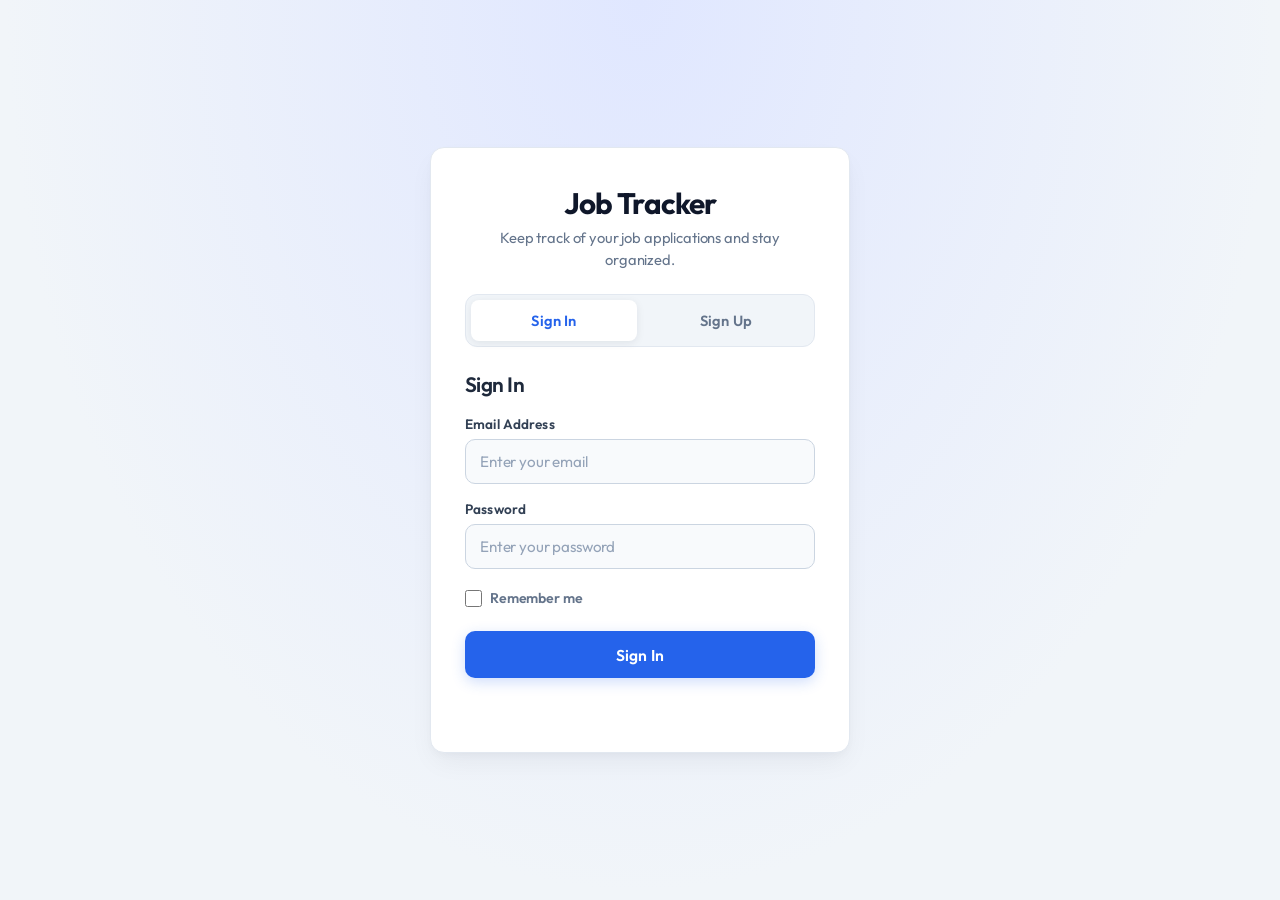
==== job-track-frontend/index.html @ effebecd "Preserve CORS configuration formatting" ====
<!DOCTYPE html>
<html lang="en">
<head>
  <meta charset="UTF-8">
  <meta name="viewport" content="width=device-width, initial-scale=1.0">
  <title>Job Tracker - Login & Sign Up</title>
  <link rel="stylesheet" href="styles.css">
</head>
<body>
  <div class="container">
    <header class="app-header">
      <h1>Job Tracker</h1>
      <p>Keep track of your job applications and stay organized.</p>
    </header>

    <div class="form-toggle">
      <button type="button" id="showSigninBtn" class="active">Sign In</button>
      <button type="button" id="showSignupBtn">Sign Up</button>
    </div>

    <section id="signinSection" class="form-section">
      <h2>Sign In</h2>
      <form id="signinForm" action="#" method="POST">
        <div class="form-group">
          <label for="signinEmail">Email Address</label>
          <input type="email" id="signinEmail" name="email" placeholder="Enter your email" autocomplete="email" required>
        </div>

        <div class="form-group">
          <label for="signinPassword">Password</label>
          <input type="password" id="signinPassword" name="password" placeholder="Enter your password" autocomplete="current-password" required>
        </div>

        <div class="form-group checkbox-group">
          <input type="checkbox" id="rememberMe" name="rememberMe">
          <label for="rememberMe">Remember me</label>
        </div>

        <button type="submit">Sign In</button>
        <p id="signinMessage" class="form-message" aria-live="polite"></p>
      </form>
    </section>

    <section id="signupSection" class="form-section is-hidden">
      <h2>Create Account</h2>
      <form id="signupForm" action="#" method="POST">
        <div class="form-group">
          <label for="signupName">Full Name</label>
          <input type="text" id="signupName" name="name" placeholder="Enter your full name" autocomplete="name" required>
        </div>

        <div class="form-group">
          <label for="signupEmail">Email Address</label>
          <input type="email" id="signupEmail" name="email" placeholder="Enter your email" autocomplete="email" required>
        </div>

        <div class="form-group">
          <label for="signupPassword">Password</label>
          <input type="password" id="signupPassword" name="password" placeholder="Create a password" autocomplete="new-password" minlength="6" required>
        </div>

        <div class="form-group">
          <label for="confirmPassword">Confirm Password</label>
          <input type="password" id="confirmPassword" name="confirmPassword" placeholder="Confirm your password" autocomplete="new-password" minlength="6" required>
        </div>

        <button type="submit">Create Account</button>
        <p id="signupMessage" class="form-message" aria-live="polite"></p>
      </form>
    </section>
  </div>

  <script src="script.js"></script>
</body>
</html>
---- job-track-frontend/styles.css ----
@import url('https://fonts.googleapis.com/css2?family=Outfit:wght@300;400;500;600;700&display=swap');

* {
  box-sizing: border-box;
  margin: 0;
  padding: 0;
  font-family: 'Outfit', -apple-system, BlinkMacSystemFont, 'Segoe UI', Roboto, sans-serif;
  -webkit-font-smoothing: antialiased;
  -moz-osx-font-smoothing: grayscale;
}

body {
  display: flex;
  justify-content: center;
  align-items: center;
  min-height: 100vh;
  margin: 0;
  padding: 18px;
  background-color: #f1f5f9;
  background-image: radial-gradient(at 50% 0%, #e0e7ff 0%, #f1f5f9 70%);
  color: #0f172a;
}

.container {
  width: 100%;
  max-width: 420px;
  padding: 38px 34px;
  display: flex;
  flex-direction: column;
  gap: 24px;
  background-color: #ffffff;
  border: 1px solid #e2e8f0;
  border-radius: 14px;
  box-shadow: 0 12px 28px -5px rgba(15, 23, 42, 0.06), 0 4px 8px -2px rgba(15, 23, 42, 0.03);
}

.app-header {
  text-align: center;
}

.app-header h1 {
  font-size: 1.85rem;
  font-weight: 700;
  color: #0f172a;
  letter-spacing: -0.03em;
  margin-bottom: 6px;
  line-height: 1.2;
}

.app-header p {
  font-size: 0.92rem;
  color: #64748b;
  letter-spacing: -0.01em;
  line-height: 1.45;
}

.form-toggle {
  display: flex;
  gap: 6px;
  background-color: #f1f5f9;
  padding: 5px;
  border-radius: 12px;
  border: 1px solid #e2e8f0;
}

.form-toggle button {
  flex: 1;
  padding: 11px;
  border: none;
  background: transparent;
  color: #64748b;
  font-size: 0.92rem;
  font-weight: 600;
  letter-spacing: 0.01em;
  border-radius: 8px;
  cursor: pointer;
  transition: background-color 0.2s ease, color 0.2s ease, box-shadow 0.2s ease;
}

.form-toggle button.active {
  background-color: #ffffff;
  color: #2563eb;
  box-shadow: 0 2px 8px rgba(15, 23, 42, 0.08);
}

.form-section {
  transition: opacity 0.2s cubic-bezier(0.16, 1, 0.3, 1), transform 0.2s cubic-bezier(0.16, 1, 0.3, 1);
}

.form-section.is-hidden {
  display: none;
}

.form-section.fade-out {
  opacity: 0;
  transform: translateY(-10px);
}

.form-section.fade-in {
  animation: formFadeIn 0.35s cubic-bezier(0.16, 1, 0.3, 1) forwards;
}

@keyframes formFadeIn {
  0% {
    opacity: 0;
    transform: translateY(10px);
  }
  100% {
    opacity: 1;
    transform: translateY(0);
  }
}

.form-section h2 {
  font-size: 1.3rem;
  font-weight: 600;
  color: #1e293b;
  letter-spacing: -0.025em;
  margin-bottom: 18px;
}

.form-section form {
  display: flex;
  flex-direction: column;
  gap: 16px;
}

.form-group {
  display: flex;
  flex-direction: column;
  gap: 6px;
}

.form-group label {
  font-size: 0.85rem;
  font-weight: 600;
  color: #334155;
  letter-spacing: 0.01em;
}

.form-group input[type="text"],
.form-group input[type="email"],
.form-group input[type="password"] {
  width: 100%;
  padding: 12px 14px;
  background-color: #f8fafc;
  border: 1px solid #cbd5e1;
  border-radius: 10px;
  color: #0f172a;
  font-size: 0.95rem;
  letter-spacing: -0.01em;
  outline: none;
  transition: border-color 0.2s ease, box-shadow 0.2s ease, background-color 0.2s ease;
}

.form-group input::placeholder {
  color: #94a3b8;
}

.form-group input:focus {
  background-color: #ffffff;
  border-color: #2563eb;
  box-shadow: 0 0 0 3.5px rgba(37, 99, 235, 0.15);
}

.checkbox-group {
  flex-direction: row;
  align-items: center;
  gap: 8px;
  margin-top: 4px;
}

.checkbox-group input[type="checkbox"] {
  width: 17px;
  height: 17px;
  accent-color: #2563eb;
  cursor: pointer;
  border-radius: 4px;
}

.checkbox-group label {
  font-size: 0.88rem;
  color: #64748b;
  cursor: pointer;
  letter-spacing: -0.01em;
}

.form-section button[type="submit"] {
  width: 100%;
  padding: 13.5px;
  margin-top: 8px;
  background-color: #2563eb;
  color: #ffffff;
  border: none;
  border-radius: 10px;
  font-size: 0.98rem;
  font-weight: 600;
  letter-spacing: 0.015em;
  cursor: pointer;
  transition: background-color 0.2s ease, transform 0.1s ease, box-shadow 0.2s ease;
  box-shadow: 0 4px 14px rgba(37, 99, 235, 0.22);
}

.form-section button[type="submit"]:hover {
  background-color: #1d4ed8;
  box-shadow: 0 6px 18px rgba(37, 99, 235, 0.3);
}

.form-section button[type="submit"]:active {
  transform: scale(0.99);
}

.form-section button[type="submit"]:disabled {
  cursor: not-allowed;
  opacity: 0.7;
  transform: none;
}

.form-message {
  min-height: 20px;
  font-size: 0.88rem;
  font-weight: 500;
  line-height: 1.4;
  text-align: center;
}

.form-message.success {
  color: #15803d;
}

.form-message.error {
  color: #dc2626;
}

@media (max-width: 480px) {
  .container {
    padding: 30px 22px;
  }

  .app-header h1 {
    font-size: 1.65rem;
  }
}
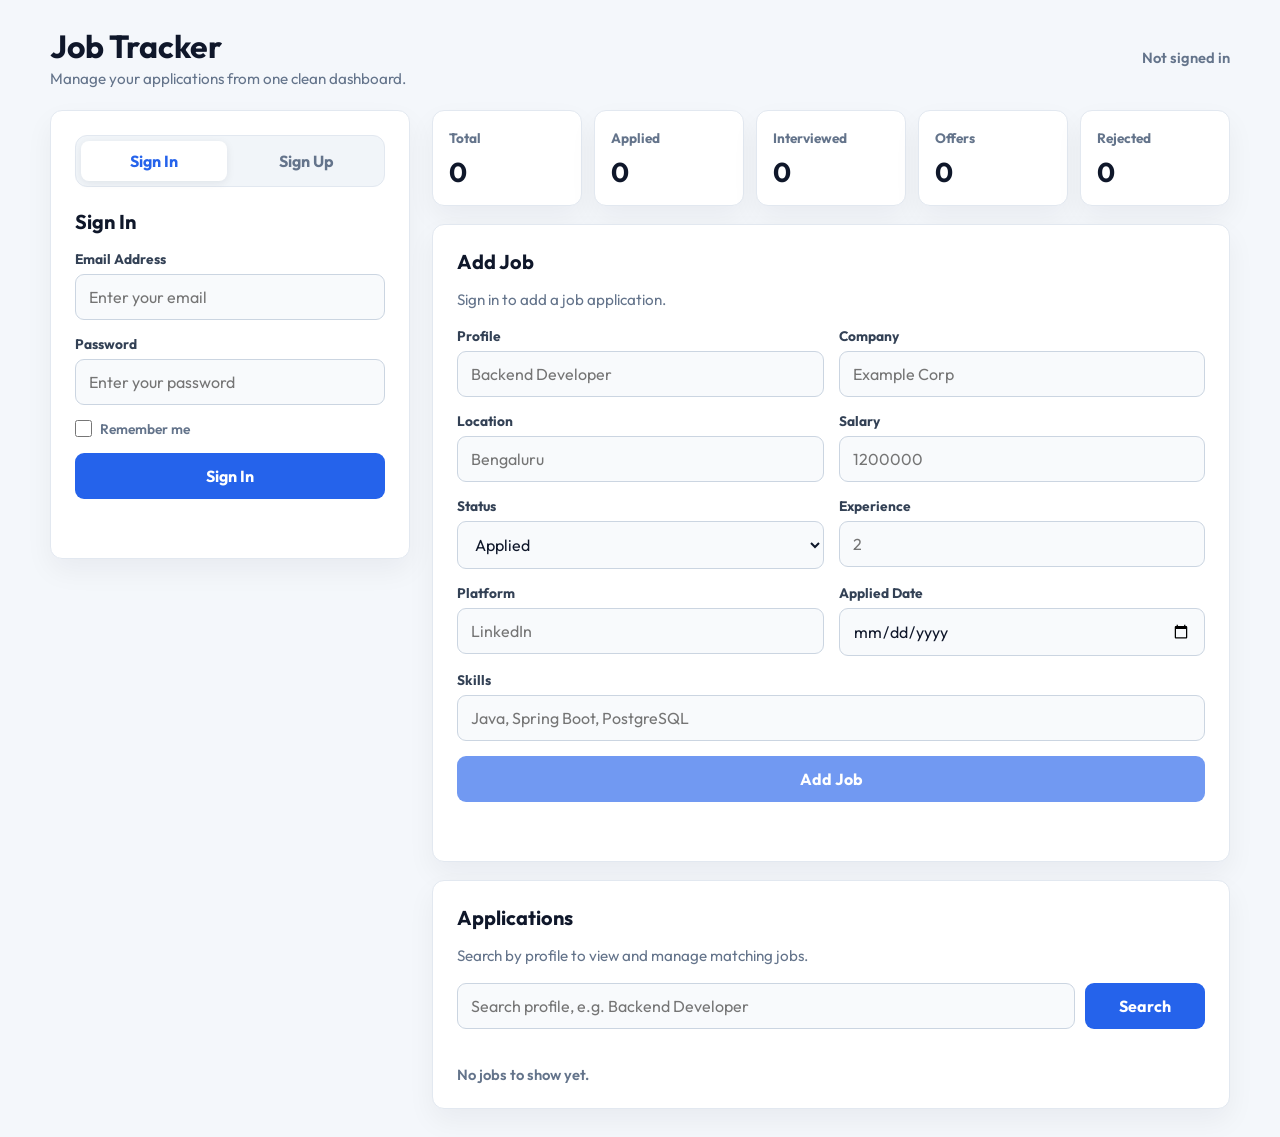
==== commit bf51d074: "Added Frontend virsion 1 and implemeted 1 api in backend" ====
--- a/job-track-frontend/index.html
+++ b/job-track-frontend/index.html
@@ -3,73 +3,191 @@
 <head>
   <meta charset="UTF-8">
   <meta name="viewport" content="width=device-width, initial-scale=1.0">
-  <title>Job Tracker - Login & Sign Up</title>
+  <title>Job Tracker Dashboard</title>
   <link rel="stylesheet" href="styles.css">
 </head>
 <body>
-  <div class="container">
-    <header class="app-header">
+  <header class="topbar">
+    <div>
       <h1>Job Tracker</h1>
-      <p>Keep track of your job applications and stay organized.</p>
-    </header>
-
-    <div class="form-toggle">
-      <button type="button" id="showSigninBtn" class="active">Sign In</button>
-      <button type="button" id="showSignupBtn">Sign Up</button>
+      <p>Manage your applications from one clean dashboard.</p>
     </div>
 
-    <section id="signinSection" class="form-section">
-      <h2>Sign In</h2>
-      <form id="signinForm" action="#" method="POST">
-        <div class="form-group">
-          <label for="signinEmail">Email Address</label>
-          <input type="email" id="signinEmail" name="email" placeholder="Enter your email" autocomplete="email" required>
+    <div class="topbar-actions">
+      <span id="loginStatus" class="login-status">Not signed in</span>
+      <button type="button" id="logoutBtn" class="secondary-button is-hidden">Logout</button>
+    </div>
+  </header>
+
+  <main class="page-layout">
+    <section id="authSection" class="panel auth-panel">
+      <div class="form-toggle">
+        <button type="button" id="showSigninBtn" class="active">Sign In</button>
+        <button type="button" id="showSignupBtn">Sign Up</button>
+      </div>
+
+      <section id="signinSection" class="form-section">
+        <h2>Sign In</h2>
+        <form id="signinForm" action="#" method="POST">
+          <div class="form-group">
+            <label for="signinEmail">Email Address</label>
+            <input type="email" id="signinEmail" name="email" placeholder="Enter your email" autocomplete="email" required>
+          </div>
+
+          <div class="form-group">
+            <label for="signinPassword">Password</label>
+            <input type="password" id="signinPassword" name="password" placeholder="Enter your password" autocomplete="current-password" required>
+          </div>
+
+          <div class="form-group checkbox-group">
+            <input type="checkbox" id="rememberMe" name="rememberMe">
+            <label for="rememberMe">Remember me</label>
+          </div>
+
+          <button type="submit">Sign In</button>
+          <p id="signinMessage" class="form-message" aria-live="polite"></p>
+        </form>
+      </section>
+
+      <section id="signupSection" class="form-section is-hidden">
+        <h2>Create Account</h2>
+        <form id="signupForm" action="#" method="POST">
+          <div class="form-group">
+            <label for="signupName">Full Name</label>
+            <input type="text" id="signupName" name="name" placeholder="Enter your full name" autocomplete="name" required>
+          </div>
+
+          <div class="form-group">
+            <label for="signupEmail">Email Address</label>
+            <input type="email" id="signupEmail" name="email" placeholder="Enter your email" autocomplete="email" required>
+          </div>
+
+          <div class="form-group">
+            <label for="signupPassword">Password</label>
+            <input type="password" id="signupPassword" name="password" placeholder="Create a password" autocomplete="new-password" minlength="6" required>
+          </div>
+
+          <div class="form-group">
+            <label for="confirmPassword">Confirm Password</label>
+            <input type="password" id="confirmPassword" name="confirmPassword" placeholder="Confirm your password" autocomplete="new-password" minlength="6" required>
+          </div>
+
+          <button type="submit">Create Account</button>
+          <p id="signupMessage" class="form-message" aria-live="polite"></p>
+        </form>
+      </section>
+    </section>
+
+    <section class="dashboard">
+      <section class="stats-grid" aria-label="Application summary">
+        <article class="stat-card">
+          <span>Total</span>
+          <strong id="totalCount">0</strong>
+        </article>
+        <article class="stat-card">
+          <span>Applied</span>
+          <strong id="appliedCount">0</strong>
+        </article>
+        <article class="stat-card">
+          <span>Interviewed</span>
+          <strong id="interviewedCount">0</strong>
+        </article>
+        <article class="stat-card">
+          <span>Offers</span>
+          <strong id="offerCount">0</strong>
+        </article>
+        <article class="stat-card">
+          <span>Rejected</span>
+          <strong id="rejectedCount">0</strong>
+        </article>
+      </section>
+
+      <section class="panel">
+        <div class="section-heading">
+          <div>
+            <h2>Add Job</h2>
+            <p id="addJobHint">Sign in to add a job application.</p>
+          </div>
         </div>
 
-        <div class="form-group">
-          <label for="signinPassword">Password</label>
-          <input type="password" id="signinPassword" name="password" placeholder="Enter your password" autocomplete="current-password" required>
+        <form id="jobForm" class="job-form">
+          <div class="form-grid">
+            <div class="form-group">
+              <label for="profile">Profile</label>
+              <input type="text" id="profile" placeholder="Backend Developer" required>
+            </div>
+
+            <div class="form-group">
+              <label for="companyName">Company</label>
+              <input type="text" id="companyName" placeholder="Example Corp" required>
+            </div>
+
+            <div class="form-group">
+              <label for="location">Location</label>
+              <input type="text" id="location" placeholder="Bengaluru">
+            </div>
+
+            <div class="form-group">
+              <label for="salary">Salary</label>
+              <input type="number" id="salary" min="0" placeholder="1200000" required>
+            </div>
+
+            <div class="form-group">
+              <label for="status">Status</label>
+              <select id="status" required>
+                <option value="APPLIED">Applied</option>
+                <option value="INTERVIEWED">Interviewed</option>
+                <option value="OFFER">Offer</option>
+                <option value="REJECTED">Rejected</option>
+                <option value="NO_RESPONSE">No Response</option>
+              </select>
+            </div>
+
+            <div class="form-group">
+              <label for="experience">Experience</label>
+              <input type="number" id="experience" min="0" placeholder="2">
+            </div>
+
+            <div class="form-group">
+              <label for="platform">Platform</label>
+              <input type="text" id="platform" placeholder="LinkedIn">
+            </div>
+
+            <div class="form-group">
+              <label for="appliedDate">Applied Date</label>
+              <input type="date" id="appliedDate">
+            </div>
+          </div>
+
+          <div class="form-group">
+            <label for="skillSet">Skills</label>
+            <input type="text" id="skillSet" placeholder="Java, Spring Boot, PostgreSQL">
+          </div>
+
+          <button type="submit" id="addJobBtn">Add Job</button>
+          <p id="jobMessage" class="form-message" aria-live="polite"></p>
+        </form>
+      </section>
+
+      <section class="panel">
+        <div class="section-heading">
+          <div>
+            <h2>Applications</h2>
+            <p>Search by profile to view and manage matching jobs.</p>
+          </div>
         </div>
 
-        <div class="form-group checkbox-group">
-          <input type="checkbox" id="rememberMe" name="rememberMe">
-          <label for="rememberMe">Remember me</label>
-        </div>
+        <form id="searchForm" class="search-row">
+          <input type="search" id="searchProfile" placeholder="Search profile, e.g. Backend Developer" required>
+          <button type="submit">Search</button>
+        </form>
 
-        <button type="submit">Sign In</button>
-        <p id="signinMessage" class="form-message" aria-live="polite"></p>
-      </form>
+        <p id="searchMessage" class="form-message" aria-live="polite"></p>
+        <div id="jobsList" class="jobs-list"></div>
+      </section>
     </section>
+  </main>
 
-    <section id="signupSection" class="form-section is-hidden">
-      <h2>Create Account</h2>
-      <form id="signupForm" action="#" method="POST">
-        <div class="form-group">
-          <label for="signupName">Full Name</label>
-          <input type="text" id="signupName" name="name" placeholder="Enter your full name" autocomplete="name" required>
-        </div>
-
-        <div class="form-group">
-          <label for="signupEmail">Email Address</label>
-          <input type="email" id="signupEmail" name="email" placeholder="Enter your email" autocomplete="email" required>
-        </div>
-
-        <div class="form-group">
-          <label for="signupPassword">Password</label>
-          <input type="password" id="signupPassword" name="password" placeholder="Create a password" autocomplete="new-password" minlength="6" required>
-        </div>
-
-        <div class="form-group">
-          <label for="confirmPassword">Confirm Password</label>
-          <input type="password" id="confirmPassword" name="confirmPassword" placeholder="Confirm your password" autocomplete="new-password" minlength="6" required>
-        </div>
-
-        <button type="submit">Create Account</button>
-        <p id="signupMessage" class="form-message" aria-live="polite"></p>
-      </form>
-    </section>
-  </div>
-
-  <script src="script.js"></script>
+  <script type="module" src="js/main.js"></script>
 </body>
 </html>
--- a/job-track-frontend/styles.css
+++ b/job-track-frontend/styles.css
@@ -5,124 +5,139 @@
   margin: 0;
   padding: 0;
   font-family: 'Outfit', -apple-system, BlinkMacSystemFont, 'Segoe UI', Roboto, sans-serif;
-  -webkit-font-smoothing: antialiased;
-  -moz-osx-font-smoothing: grayscale;
 }
 
 body {
-  display: flex;
-  justify-content: center;
+  min-height: 100vh;
+  padding: 28px;
+  background: #f4f7fb;
+  color: #0f172a;
+}
+
+button,
+input,
+select {
+  font: inherit;
+}
+
+button {
+  cursor: pointer;
+}
+
+.is-hidden {
+  display: none !important;
+}
+
+.topbar {
+  width: min(1180px, 100%);
+  margin: 0 auto 22px;
+  display: flex;
+  justify-content: space-between;
   align-items: center;
-  min-height: 100vh;
-  margin: 0;
-  padding: 18px;
-  background-color: #f1f5f9;
-  background-image: radial-gradient(at 50% 0%, #e0e7ff 0%, #f1f5f9 70%);
-  color: #0f172a;
-}
-
-.container {
-  width: 100%;
-  max-width: 420px;
-  padding: 38px 34px;
+  gap: 18px;
+}
+
+.topbar h1 {
+  font-size: 2rem;
+  line-height: 1.15;
+}
+
+.topbar p,
+.section-heading p {
+  margin-top: 4px;
+  color: #64748b;
+  font-size: 0.95rem;
+}
+
+.topbar-actions {
+  display: flex;
+  align-items: center;
+  gap: 12px;
+}
+
+.login-status {
+  color: #64748b;
+  font-size: 0.92rem;
+  font-weight: 600;
+}
+
+.page-layout {
+  width: min(1180px, 100%);
+  margin: 0 auto;
+  display: grid;
+  grid-template-columns: 360px 1fr;
+  gap: 22px;
+  align-items: start;
+}
+
+.dashboard {
   display: flex;
   flex-direction: column;
-  gap: 24px;
-  background-color: #ffffff;
+  gap: 18px;
+}
+
+.panel,
+.stat-card,
+.job-card {
+  background: #ffffff;
   border: 1px solid #e2e8f0;
-  border-radius: 14px;
-  box-shadow: 0 12px 28px -5px rgba(15, 23, 42, 0.06), 0 4px 8px -2px rgba(15, 23, 42, 0.03);
-}
-
-.app-header {
-  text-align: center;
-}
-
-.app-header h1 {
-  font-size: 1.85rem;
-  font-weight: 700;
-  color: #0f172a;
-  letter-spacing: -0.03em;
-  margin-bottom: 6px;
-  line-height: 1.2;
-}
-
-.app-header p {
-  font-size: 0.92rem;
-  color: #64748b;
-  letter-spacing: -0.01em;
-  line-height: 1.45;
+  border-radius: 12px;
+  box-shadow: 0 12px 28px rgba(15, 23, 42, 0.05);
+}
+
+.panel {
+  padding: 24px;
+}
+
+.auth-panel {
+  position: sticky;
+  top: 28px;
 }
 
 .form-toggle {
   display: flex;
   gap: 6px;
-  background-color: #f1f5f9;
+  margin-bottom: 22px;
   padding: 5px;
+  background: #f1f5f9;
+  border: 1px solid #e2e8f0;
   border-radius: 12px;
-  border: 1px solid #e2e8f0;
 }
 
 .form-toggle button {
   flex: 1;
-  padding: 11px;
-  border: none;
+  padding: 10px;
+  border: 0;
+  border-radius: 8px;
   background: transparent;
   color: #64748b;
-  font-size: 0.92rem;
-  font-weight: 600;
-  letter-spacing: 0.01em;
-  border-radius: 8px;
-  cursor: pointer;
-  transition: background-color 0.2s ease, color 0.2s ease, box-shadow 0.2s ease;
+  font-weight: 700;
 }
 
 .form-toggle button.active {
-  background-color: #ffffff;
+  background: #ffffff;
   color: #2563eb;
+  font-weight: bold;
   box-shadow: 0 2px 8px rgba(15, 23, 42, 0.08);
 }
 
-.form-section {
-  transition: opacity 0.2s cubic-bezier(0.16, 1, 0.3, 1), transform 0.2s cubic-bezier(0.16, 1, 0.3, 1);
-}
-
-.form-section.is-hidden {
-  display: none;
-}
-
-.form-section.fade-out {
-  opacity: 0;
-  transform: translateY(-10px);
-}
-
-.form-section.fade-in {
-  animation: formFadeIn 0.35s cubic-bezier(0.16, 1, 0.3, 1) forwards;
-}
-
-@keyframes formFadeIn {
-  0% {
-    opacity: 0;
-    transform: translateY(10px);
-  }
-  100% {
-    opacity: 1;
-    transform: translateY(0);
-  }
-}
-
-.form-section h2 {
-  font-size: 1.3rem;
-  font-weight: 600;
-  color: #1e293b;
-  letter-spacing: -0.025em;
-  margin-bottom: 18px;
-}
-
-.form-section form {
+.form-section h2,
+.section-heading h2 {
+  font-size: 1.25rem;
+  margin-bottom: 16px;
+}
+
+.form-section form,
+.job-form {
   display: flex;
   flex-direction: column;
-  gap: 16px;
+  gap: 15px;
+}
+
+.form-grid {
+  display: grid;
+  grid-template-columns: repeat(2, minmax(0, 1fr));
+  gap: 15px;
 }
 
 .form-group {
@@ -132,96 +147,168 @@
 }
 
 .form-group label {
-  font-size: 0.85rem;
-  font-weight: 600;
   color: #334155;
-  letter-spacing: 0.01em;
-}
-
-.form-group input[type="text"],
-.form-group input[type="email"],
-.form-group input[type="password"] {
+  font-size: 0.86rem;
+  font-weight: 700;
+}
+
+.form-group input,
+.form-group select,
+.search-row input {
   width: 100%;
-  padding: 12px 14px;
-  background-color: #f8fafc;
+  padding: 12px 13px;
   border: 1px solid #cbd5e1;
-  border-radius: 10px;
+  border-radius: 9px;
+  outline: none;
+  background: #f8fafc;
   color: #0f172a;
-  font-size: 0.95rem;
-  letter-spacing: -0.01em;
-  outline: none;
-  transition: border-color 0.2s ease, box-shadow 0.2s ease, background-color 0.2s ease;
-}
-
-.form-group input::placeholder {
-  color: #94a3b8;
-}
-
-.form-group input:focus {
-  background-color: #ffffff;
+}
+
+.form-group input:focus,
+.form-group select:focus,
+.search-row input:focus {
   border-color: #2563eb;
-  box-shadow: 0 0 0 3.5px rgba(37, 99, 235, 0.15);
+  background: #ffffff;
+  box-shadow: 0 0 0 3px rgba(37, 99, 235, 0.14);
 }
 
 .checkbox-group {
   flex-direction: row;
   align-items: center;
   gap: 8px;
-  margin-top: 4px;
-}
-
-.checkbox-group input[type="checkbox"] {
+}
+
+.checkbox-group input {
   width: 17px;
   height: 17px;
   accent-color: #2563eb;
-  cursor: pointer;
-  border-radius: 4px;
 }
 
 .checkbox-group label {
-  font-size: 0.88rem;
-  color: #64748b;
-  cursor: pointer;
-  letter-spacing: -0.01em;
-}
-
-.form-section button[type="submit"] {
-  width: 100%;
-  padding: 13.5px;
+  color: #64748b;
+  font-weight: 600;
+}
+
+button[type="submit"],
+.secondary-button {
+  border: 0;
+  border-radius: 9px;
+  font-weight: 700;
+  transition: background 0.2s ease, transform 0.1s ease;
+}
+
+button[type="submit"] {
+  padding: 13px;
+  background: #2563eb;
+  color: #ffffff;
+}
+
+button[type="submit"]:hover {
+  background: #1d4ed8;
+}
+
+button[type="submit"]:disabled {
+  cursor: not-allowed;
+  opacity: 0.65;
+}
+
+.secondary-button {
+  padding: 10px 13px;
+  background: #e2e8f0;
+  color: #0f172a;
+}
+
+.stats-grid {
+  display: grid;
+  grid-template-columns: repeat(5, minmax(0, 1fr));
+  gap: 12px;
+}
+
+.stat-card {
+  padding: 16px;
+}
+
+.stat-card span {
+  color: #64748b;
+  font-size: 0.85rem;
+  font-weight: 700;
+}
+
+.stat-card strong {
+  display: block;
   margin-top: 8px;
-  background-color: #2563eb;
-  color: #ffffff;
-  border: none;
-  border-radius: 10px;
-  font-size: 0.98rem;
-  font-weight: 600;
-  letter-spacing: 0.015em;
-  cursor: pointer;
-  transition: background-color 0.2s ease, transform 0.1s ease, box-shadow 0.2s ease;
-  box-shadow: 0 4px 14px rgba(37, 99, 235, 0.22);
-}
-
-.form-section button[type="submit"]:hover {
-  background-color: #1d4ed8;
-  box-shadow: 0 6px 18px rgba(37, 99, 235, 0.3);
-}
-
-.form-section button[type="submit"]:active {
-  transform: scale(0.99);
-}
-
-.form-section button[type="submit"]:disabled {
-  cursor: not-allowed;
-  opacity: 0.7;
-  transform: none;
+  font-size: 1.7rem;
+}
+
+.section-heading {
+  display: flex;
+  justify-content: space-between;
+  align-items: start;
+  gap: 12px;
+  margin-bottom: 18px;
+}
+
+.search-row {
+  display: grid;
+  grid-template-columns: 1fr 120px;
+  gap: 10px;
+}
+
+.jobs-list {
+  display: flex;
+  flex-direction: column;
+  gap: 12px;
+  margin-top: 16px;
+}
+
+.job-card {
+  padding: 16px;
+  display: grid;
+  grid-template-columns: 1fr auto;
+  gap: 14px;
+}
+
+.job-card h3 {
+  font-size: 1rem;
+  margin-bottom: 6px;
+}
+
+.job-meta {
+  display: flex;
+  flex-wrap: wrap;
+  gap: 8px;
+  color: #64748b;
+  font-size: 0.9rem;
+}
+
+.job-actions {
+  display: flex;
+  align-items: center;
+  gap: 8px;
+}
+
+.job-actions select {
+  min-width: 145px;
+  padding: 9px;
+  border: 1px solid #cbd5e1;
+  border-radius: 8px;
+  background: #ffffff;
+}
+
+.delete-button {
+  padding: 9px 11px;
+  border: 0;
+  border-radius: 8px;
+  background: #fee2e2;
+  color: #b91c1c;
+  font-weight: 700;
 }
 
 .form-message {
   min-height: 20px;
-  font-size: 0.88rem;
-  font-weight: 500;
+  font-size: 0.9rem;
+  font-weight: 600;
   line-height: 1.4;
-  text-align: center;
 }
 
 .form-message.success {
@@ -232,12 +319,43 @@
   color: #dc2626;
 }
 
-@media (max-width: 480px) {
-  .container {
-    padding: 30px 22px;
-  }
-
-  .app-header h1 {
-    font-size: 1.65rem;
-  }
-}
+@media (max-width: 900px) {
+  .page-layout {
+    grid-template-columns: 1fr;
+  }
+
+  .auth-panel {
+    position: static;
+  }
+
+  .stats-grid {
+    grid-template-columns: repeat(2, minmax(0, 1fr));
+  }
+}
+
+@media (max-width: 600px) {
+  body {
+    padding: 18px;
+  }
+
+  .topbar {
+    align-items: flex-start;
+    flex-direction: column;
+  }
+
+  .form-grid,
+  .search-row,
+  .job-card {
+    grid-template-columns: 1fr;
+  }
+
+  .job-actions {
+    align-items: stretch;
+    flex-direction: column;
+  }
+
+  .job-actions select,
+  .delete-button {
+    width: 100%;
+  }
+}
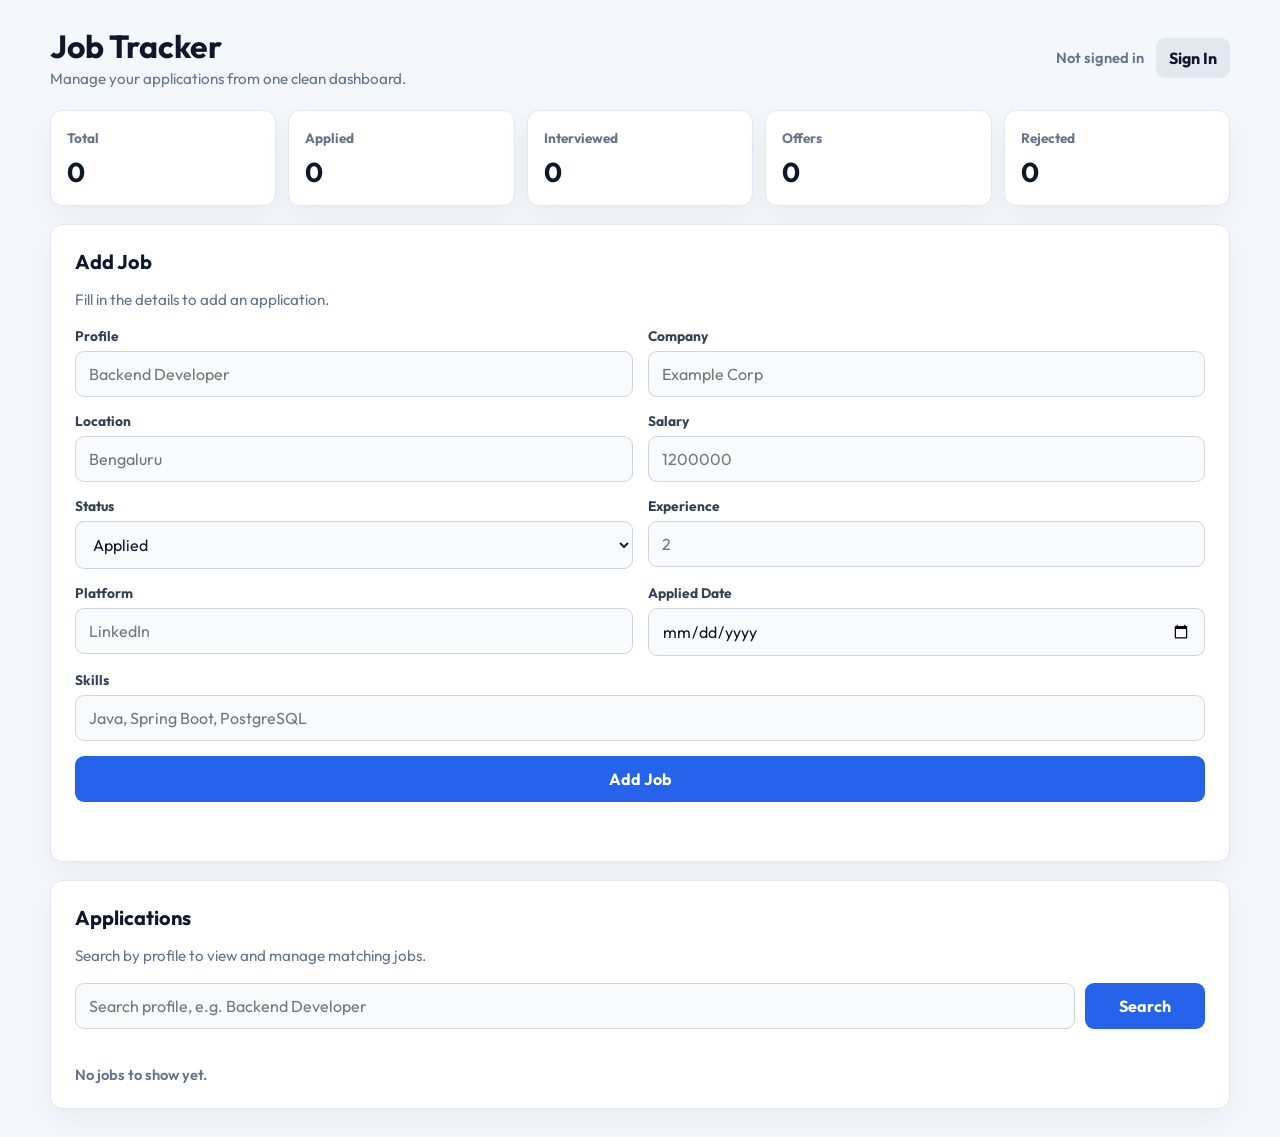
==== commit 83352a5c: "feat(ui): dynamic auth panel visibility and responsive grid layout" ====
--- a/job-track-frontend/index.html
+++ b/job-track-frontend/index.html
@@ -15,12 +15,13 @@
 
     <div class="topbar-actions">
       <span id="loginStatus" class="login-status">Not signed in</span>
+      <button type="button" id="loginToggleBtn" class="secondary-button">Sign In</button>
       <button type="button" id="logoutBtn" class="secondary-button is-hidden">Logout</button>
     </div>
   </header>
 
   <main class="page-layout">
-    <section id="authSection" class="panel auth-panel">
+    <section id="authSection" class="panel auth-panel is-hidden">
       <div class="form-toggle">
         <button type="button" id="showSigninBtn" class="active">Sign In</button>
         <button type="button" id="showSignupBtn">Sign Up</button>
--- a/job-track-frontend/styles.css
+++ b/job-track-frontend/styles.css
@@ -65,9 +65,15 @@
   width: min(1180px, 100%);
   margin: 0 auto;
   display: grid;
-  grid-template-columns: 360px 1fr;
+  grid-template-columns: 1fr;
   gap: 22px;
   align-items: start;
+}
+
+/* When auth panel is visible, switch to 2-column layout (Auth Sidebar + Dashboard) */
+.page-layout:has(#authSection:not(.is-hidden)),
+.page-layout.auth-visible {
+  grid-template-columns: 360px 1fr;
 }
 
 .dashboard {
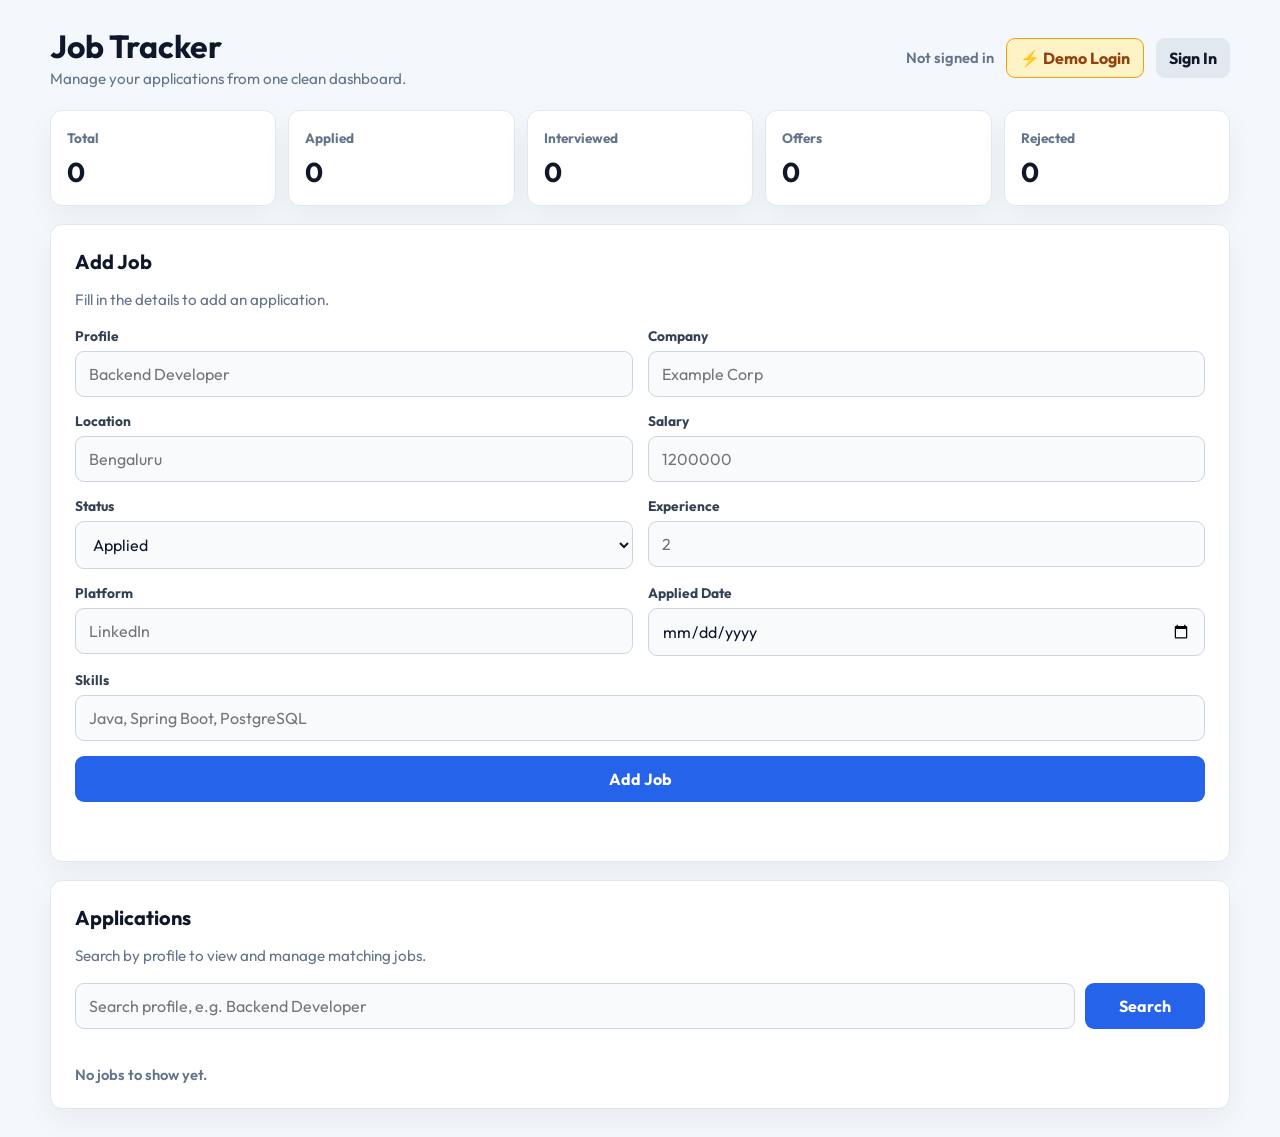
==== commit 9c120972: "feat: add one-click demo profile with automated database seeding Enable zero-friction platform testi" ====
--- a/job-track-frontend/index.html
+++ b/job-track-frontend/index.html
@@ -15,6 +15,7 @@
 
     <div class="topbar-actions">
       <span id="loginStatus" class="login-status">Not signed in</span>
+      <button type="button" id="topDemoBtn" class="demo-topbar-button">⚡ Demo Login</button>
       <button type="button" id="loginToggleBtn" class="secondary-button">Sign In</button>
       <button type="button" id="logoutBtn" class="secondary-button is-hidden">Logout</button>
     </div>
@@ -46,6 +47,8 @@
           </div>
 
           <button type="submit">Sign In</button>
+          <div class="divider"><span>or</span></div>
+          <button type="button" id="fillDemoBtn" class="demo-button">⚡ Fill Demo Credentials</button>
           <p id="signinMessage" class="form-message" aria-live="polite"></p>
         </form>
       </section>
@@ -188,7 +191,23 @@
       </section>
     </section>
   </main>
-
+  <!-- AI Generated Question -->
+  <div id="aiModal" class="ai-modal is-hidden" role="dialog" aria-modal="true">
+    <div class="ai-modal-backdrop" id="aiModalBackdrop"></div>
+        
+    <div class="ai-modal-content">
+      <!-- 1. Header with title and close button -->
+      <div class="ai-modal-header">
+        <h3 id="aiModalTitle">AI Interview Prep</h3>
+        <button type="button" id="closeAiModalBtn" class="close-btn">&times;</button>
+      </div>
+      <!-- 2. Status & Error indicators -->
+      <p id="aiLoadingMessage" class="ai-loading is-hidden">Generating questions with AI, please wait...</p>
+      <p id="aiErrorMessage" class="form-message error is-hidden"></p>
+      <!-- 3. The container where JavaScript inserts the questions -->
+      <ol id="aiQuestionsList" class="ai-questions-list"></ol>
+    </div>
+  </div>
   <script type="module" src="js/main.js"></script>
 </body>
 </html>
--- a/job-track-frontend/styles.css
+++ b/job-track-frontend/styles.css
@@ -265,6 +265,9 @@
   flex-direction: column;
   gap: 12px;
   margin-top: 16px;
+  max-height: 680px;
+  overflow-y: auto;
+  padding-right: 6px;
 }
 
 .job-card {
@@ -365,3 +368,160 @@
     width: 100%;
   }
 }
+
+/*AI MODAL*/
+.ai-modal {
+  position: fixed;
+  inset: 0;
+  z-index: 1000;
+  display: flex;
+  align-items: center;
+  justify-content: center;
+  padding: 16px;
+}
+
+.ai-modal-backdrop {
+  position: fixed;
+  inset: 0;
+  background: rgba(15, 23, 42, 0.6);
+  -webkit-backdrop-filter: blur(2px); /* Safari support */
+  backdrop-filter: blur(2px);
+}
+
+.ai-modal-content {
+  position: relative;
+  z-index: 1001;
+  background: #ffffff;
+  border-radius: 12px;
+  width: min(650px, 100%);
+  max-height: 100vh;
+  display: flex;
+  flex-direction: column;
+  padding: 24px;
+  box-shadow: 0 20px 25px -5px rgba(0, 0, 0, 0.2);
+}
+
+.ai-modal-header {
+  display: flex;
+  justify-content: space-between;
+  align-items: center;
+  border-bottom: 1px solid #e2e8f0;
+  padding-bottom: 12px;
+  margin-bottom: 16px;
+}
+
+.ai-modal-header h3 {
+  font-size: 1.15rem;
+  color: #0f172a;
+}
+
+.close-btn {
+  background: transparent;
+  border: 0;
+  font-size: 1.5rem;
+  line-height: 1;
+  color: #64748b;
+  cursor: pointer;
+  padding: 4px 8px;
+  border-radius: 6px;
+}
+
+.close-btn:hover {
+  background: #f1f5f9;
+  color: #ee0a0a;
+}
+
+.ai-loading {
+  color: #1314147c;
+  font-weight: 600;
+  padding: 12px 0;
+}
+
+/* Scrollable container for the 10 questions */
+.ai-questions-list {
+  overflow-y: auto;
+  padding-left: 25px;
+  margin: 0;
+  display: flex;
+  flex-direction: column;
+  gap: 12px;
+}
+
+.ai-questions-list li {
+  color: #334155;
+  line-height: 1.5;
+  font-size: 0.95rem;
+}
+.ai-prep-button {
+  padding: 9px 12px;
+  border: 0;
+  border-radius: 8px;
+  background: #8b5cf6;
+  color: #ffffff;
+  font-weight: 700;
+  cursor: pointer;
+  transition: 0.2s ease;
+}
+
+.ai-prep-button:hover {
+  background: #7c3aed;
+}
+
+.ai-prep-button:disabled {
+  opacity: 0.6;
+  cursor: not-allowed;
+}
+
+/* Demo Account UI */
+.demo-topbar-button {
+  padding: 9px 13px;
+  border: 1.5px solid #f59e0b;
+  border-radius: 9px;
+  background: #fef3c7;
+  color: #92400e;
+  font-weight: 700;
+  cursor: pointer;
+  transition: all 0.2s ease;
+}
+
+.demo-topbar-button:hover {
+  background: #fde68a;
+  transform: translateY(-1px);
+}
+
+.divider {
+  display: flex;
+  align-items: center;
+  text-align: center;
+  margin: 12px 0;
+  color: #94a3b8;
+  font-size: 0.85rem;
+}
+
+.divider::before,
+.divider::after {
+  content: '';
+  flex: 1;
+  border-bottom: 1px solid #e2e8f0;
+}
+
+.divider span {
+  padding: 0 10px;
+}
+
+.demo-button {
+  width: 100%;
+  padding: 11px;
+  border: 1.5px dashed #f59e0b;
+  border-radius: 9px;
+  background: #fffbeb;
+  color: #b45309;
+  font-weight: 700;
+  cursor: pointer;
+  transition: all 0.2s ease;
+}
+
+.demo-button:hover {
+  background: #fef3c7;
+  border-color: #d97706;
+}
